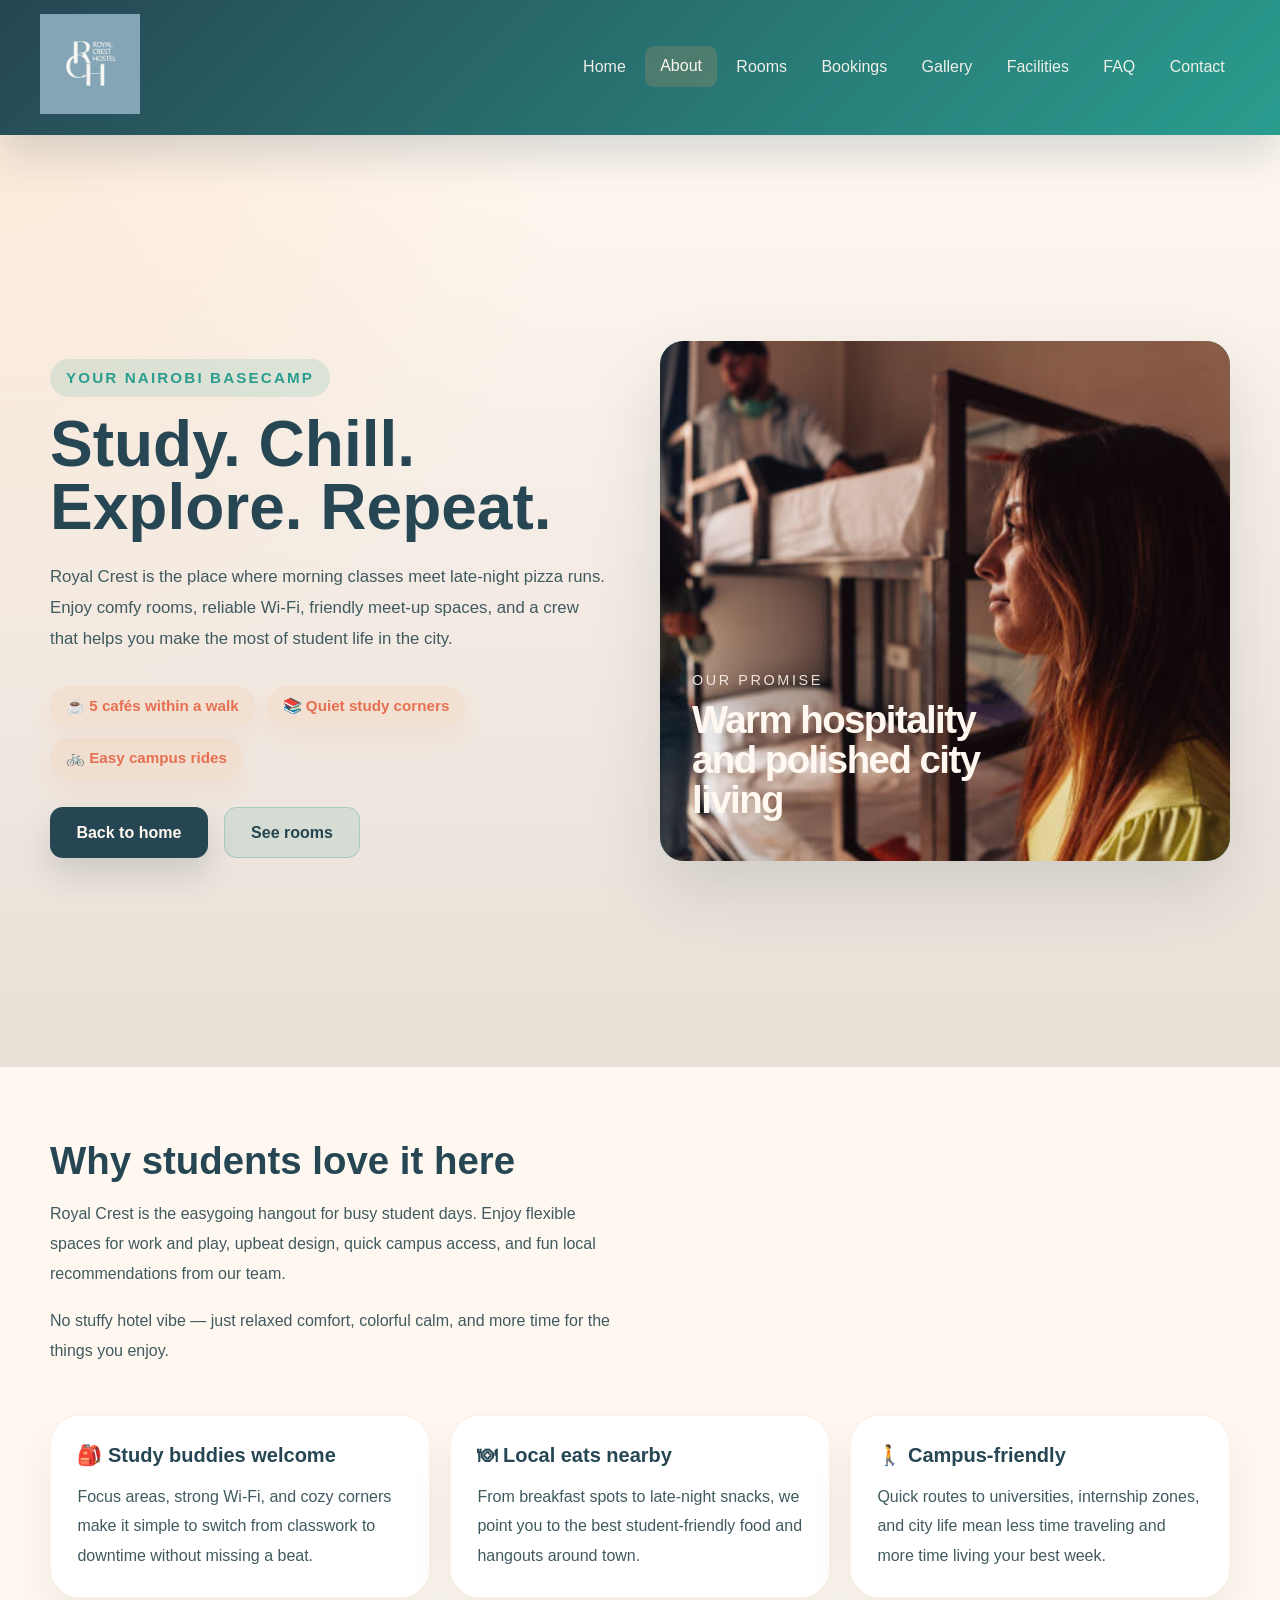
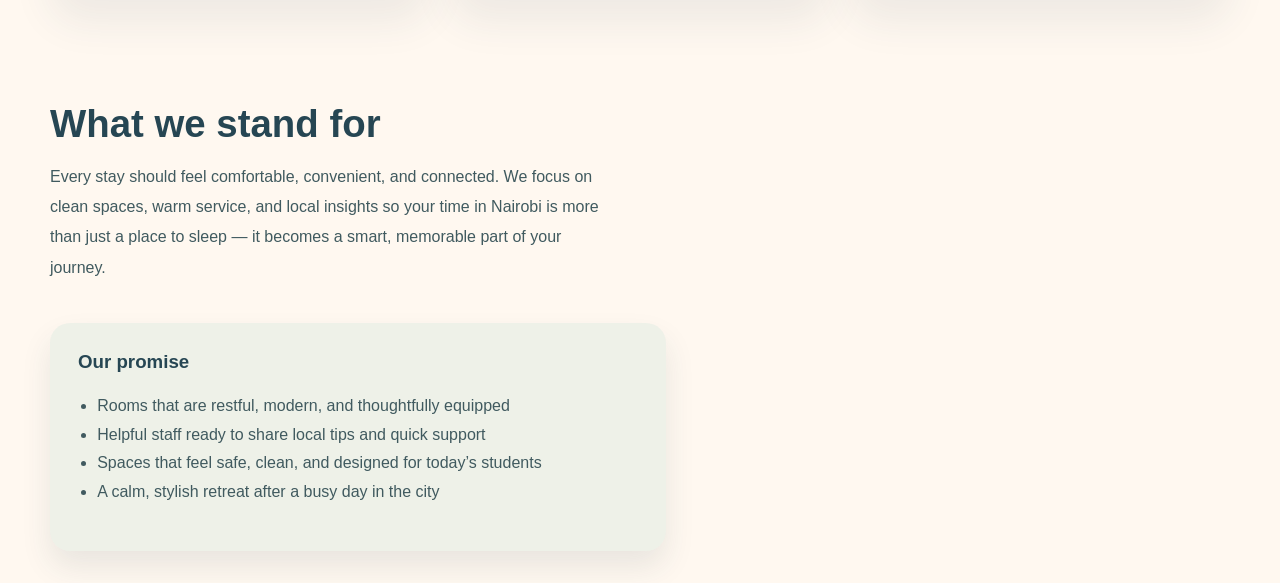
==== about.html @ 2e37195d "facilities 1 commit" ====
<!DOCTYPE html>
<html lang="en">
<head>
    <meta charset="UTF-8">
    <meta name="viewport" content="width=device-width, initial-scale=1.0">
    <title>About | Royal Crest Hostel</title>
    <link rel="stylesheet" href="styles.css">
</head>
<body>
    <nav class="navbar navbar-expand-lg bg-body-tertiary">
        <div class="container-fluid">
            <a class="navbar-brand" href="index.html">
                <img src="Images/logo.png" alt="logo" width="100" height="100">
            </a>
            <button class="navbar-toggler" type="button" data-bs-toggle="collapse" data-bs-target="#navbarScroll" aria-controls="navbarScroll" aria-expanded="false" aria-label="Toggle navigation">
                <span class="navbar-toggler-icon"></span>
            </button>
            <div class="collapse navbar-collapse" id="navbarScroll">
                <ul class="navbar-nav me-auto my-2 my-lg-0 navbar-nav-scroll" style="--bs-scroll-height: 100px;">
                    <li class="nav-item">
                        <a class="nav-link" aria-current="page" href="index.html">Home</a>
                    </li>
                    <li class="nav-item">
                        <a class="nav-link active" href="about.html">About</a>
                    </li>
                    <li class="nav-item">
                        <a class="nav-link" href="rooms.html">Rooms</a>
                    </li>
                    <li class="nav-item">
                        <a class="nav-link" href="index.html#bookings">Bookings</a>
                    </li>
                    <li class="nav-item">
                        <a class="nav-link" href="index.html#gallery">Gallery</a>
                    </li>
                    <li class="nav-item">
                        <a class="nav-link" href="facilities.html">Facilities</a>
                    </li>
                    <li class="nav-item">
                        <a class="nav-link" href="index.html#faq">FAQ</a>
                    </li>
                    <li class="nav-item">
                        <a class="nav-link" href="contact.html">Contact</a>
                    </li>
                </ul>
            </div>
        </div>
    </nav>

    <section id="about" class="hero">
        <div class="hero-inner">
            <div class="hero-content">
                <p class="hero-tag">Your Nairobi basecamp</p>
                <h1 class="hero-title">Study. Chill. Explore. Repeat.</h1>
                <p class="hero-text">Royal Crest is the place where morning classes meet late-night pizza runs. Enjoy comfy rooms, reliable Wi-Fi, friendly meet-up spaces, and a crew that helps you make the most of student life in the city.</p>
                <div class="hero-quickstats">
                    <span class="stat-pill">☕ 5 cafés within a walk</span>
                    <span class="stat-pill">📚 Quiet study corners</span>
                    <span class="stat-pill">🚲 Easy campus rides</span>
                </div>
                <div class="hero-actions">
                    <a class="hero-btn primary" href="index.html">Back to home</a>
                    <a class="hero-btn secondary" href="rooms.html">See rooms</a>
                </div>
            </div>

            <div class="hero-carousel" aria-label="About Nairobi Urban Stay">
                <div class="carousel-slides">
                    <div class="carousel-slide active slide-3">
                        <img class="carousel-image" src="Images/istockphoto-1459288009-612x612.jpg" alt="Comfortable lounge area">
                        <div class="slide-copy">
                            <span>Our promise</span>
                            <h2>Warm hospitality and polished city living</h2>
                        </div>
                    </div>
                </div>
            </div>
        </div>
    </section>

    <section class="hero fun-hero" style="padding: 2.5rem 1.5rem; min-height: auto; background: #fff8f0;">
        <div class="hero-inner" style="grid-template-columns: 1fr; gap: 2rem;">
            <div class="hero-content">
                <h2 style="font-size: clamp(1.9rem, 3vw, 2.6rem); margin-bottom: 1rem;">Why students love it here</h2>
                <p style="color: #405a5f; line-height: 1.9; font-size: 1rem;">Royal Crest is the easygoing hangout for busy student days. Enjoy flexible spaces for work and play, upbeat design, quick campus access, and fun local recommendations from our team.</p>
                <p style="color: #405a5f; line-height: 1.9; font-size: 1rem;">No stuffy hotel vibe — just relaxed comfort, colorful calm, and more time for the things you enjoy.</p>
            </div>
            <div class="fun-grid">
                <div class="fun-card">
                    <h3>🎒 Study buddies welcome</h3>
                    <p>Focus areas, strong Wi-Fi, and cozy corners make it simple to switch from classwork to downtime without missing a beat.</p>
                </div>
                <div class="fun-card">
                    <h3>🍽 Local eats nearby</h3>
                    <p>From breakfast spots to late-night snacks, we point you to the best student-friendly food and hangouts around town.</p>
                </div>
                <div class="fun-card">
                    <h3>🚶 Campus-friendly</h3>
                    <p>Quick routes to universities, internship zones, and city life mean less time traveling and more time living your best week.</p>
                </div>
            </div>
        </div>
    </section>
    <section class="hero" style="padding: 2rem 1.5rem; min-height: auto; background: #fff8f0;">
        <div class="hero-inner" style="grid-template-columns: 1fr; gap: 1.5rem;">
            <div class="hero-content">
                <h2 style="font-size: clamp(1.8rem, 3vw, 2.4rem); margin-bottom: 1rem;">What we stand for</h2>
                <p style="color: #405a5f; line-height: 1.9; font-size: 1rem;">Every stay should feel comfortable, convenient, and connected. We focus on clean spaces, warm service, and local insights so your time in Nairobi is more than just a place to sleep — it becomes a smart, memorable part of your journey.</p>
            </div>
            <div class="hero-content" style="background: rgba(42, 157, 143, 0.08); padding: 1.75rem; border-radius: 1.25rem; box-shadow: 0 16px 30px rgba(38, 70, 83, 0.1);">
                <h3 style="margin-top: 0; color: #264653;">Our promise</h3>
                <ul style="padding-left: 1.2rem; color: #405a5f; line-height: 1.8;">
                    <li>Rooms that are restful, modern, and thoughtfully equipped</li>
                    <li>Helpful staff ready to share local tips and quick support</li>
                    <li>Spaces that feel safe, clean, and designed for today’s students</li>
                    <li>A calm, stylish retreat after a busy day in the city</li>
                </ul>
            </div>
        </div>
    </section>
</body>
</html>
---- styles.css ----
﻿body {
  margin: 0;
  font-family: "Segoe UI", Tahoma, Geneva, Verdana, sans-serif;
  background-color: #FFF8F0;
  color: #264653;
}

.navbar {
  background: linear-gradient(135deg, #264653 0%, #2A9D8F 100%);
  color: #FFF8F0;
  padding: 0.9rem 1.2rem;
  position: sticky;
  top: 0;
  z-index: 1000;
  box-shadow: 0 20px 40px rgba(38, 70, 83, 0.18);
}

.navbar .container-fluid {
  display: flex;
  align-items: center;
  justify-content: space-between;
  flex-wrap: wrap;
  max-width: 1200px;
  margin: 0 auto;
}

.navbar-brand {
  font-size: 1.45rem;
  font-weight: 800;
  letter-spacing: 0.04em;
  color: #FFF8F0;
  text-decoration: none;
}

.navbar-nav {
  display: flex;
  flex-wrap: wrap;
  gap: 0.25rem;
  list-style: none;
  margin: 0;
  padding: 0;
}

.nav-link {
  color: rgba(255, 248, 240, 0.92);
  text-decoration: none;
  padding: 0.7rem 0.95rem;
  border-radius: 0.55rem;
  transition: transform 0.18s ease, background-color 0.22s ease, color 0.22s ease;
  display: inline-block;
}

.nav-link:hover,
.nav-link.active {
  background-color: rgba(244, 162, 97, 0.18);
  color: #FFF8F0;
  transform: translateY(-1px);
}

.navbar-toggler {
  display: none;
  border: none;
  background: transparent;
  cursor: pointer;
  padding: 0.45rem;
}

.navbar-toggler-icon {
  position: relative;
  display: block;
  width: 24px;
  height: 2px;
  background: #FFF8F0;
}

.navbar-toggler-icon::before,
.navbar-toggler-icon::after {
  content: "";
  position: absolute;
  left: 0;
  width: 24px;
  height: 2px;
  background: #FFF8F0;
}

.navbar-toggler-icon::before {
  top: -7px;
}

.navbar-toggler-icon::after {
  top: 7px;
}

@media (max-width: 900px) {
  .navbar .container-fluid {
    justify-content: space-between;
  }
  .navbar-toggler {
    display: inline-flex;
  }
  .navbar-collapse {
    width: 100%;
    margin-top: 0.9rem;
  }
  .navbar-nav {
    flex-direction: column;
    width: 100%;
    background: rgba(255, 248, 240, 0.12);
    border: 1px solid rgba(38, 70, 83, 0.12);
    padding: 0.8rem;
    border-radius: 1rem;
  }
  .nav-link {
    width: 100%;
    padding: 0.85rem 1rem;
  }
}

.hero {
  padding: 4rem 1.5rem;
  min-height: calc(100vh - 96px);
  display: flex;
  align-items: center;
  background: radial-gradient(circle at top left, rgba(244, 162, 97, 0.15), transparent 36%), linear-gradient(180deg, #FFF8F0 0%, #e8dfd7 100%);
}

.hero-content {
  max-width: 560px;
}

.hero-inner {
  display: grid;
  grid-template-columns: 1fr 1fr;
  gap: 2.5rem;
  align-items: center;
  width: min(1180px, 100%);
  margin: 0 auto;
}

.hero.fun-hero {
  background: radial-gradient(circle at top left, rgba(244, 162, 97, 0.18), transparent 28%), radial-gradient(circle at bottom right, rgba(106, 159, 210, 0.18), transparent 24%), linear-gradient(180deg, #fff8f0 0%, #f4ecdc 100%);
}

.hero-quickstats {
  display: flex;
  flex-wrap: wrap;
  gap: 0.75rem;
  margin: 1.3rem 0 1.8rem;
}

.stat-pill {
  background: rgba(244, 162, 97, 0.12);
  color: #e76f51;
  border-radius: 999px;
  padding: 0.7rem 1rem;
  font-weight: 700;
  font-size: 0.95rem;
  box-shadow: 0 10px 24px rgba(227, 111, 81, 0.08);
}

.fun-grid {
  display: grid;
  grid-template-columns: repeat(3, minmax(0, 1fr));
  gap: 1.25rem;
}

.fun-card {
  background: #ffffff;
  border-radius: 1.8rem;
  padding: 1.65rem;
  border: 1px solid rgba(244, 162, 97, 0.16);
  box-shadow: 0 24px 40px rgba(38, 70, 83, 0.08);
  transition: transform 0.25s ease, box-shadow 0.25s ease;
}

.fun-card:hover {
  transform: translateY(-6px);
  box-shadow: 0 30px 50px rgba(38, 70, 83, 0.12);
}

.fun-card h3 {
  margin: 0 0 0.85rem;
  font-size: 1.25rem;
  line-height: 1.3;
}

.fun-card p {
  margin: 0;
  color: #405a5f;
  line-height: 1.85;
}

.hero-carousel {
  position: relative;
  min-height: 520px;
  border-radius: 1.5rem;
  overflow: hidden;
  box-shadow: 0 30px 70px rgba(38, 70, 83, 0.15);
  background: #2A9D8F;
}

.carousel-slides {
  position: relative;
  width: 100%;
  height: 100%;
  min-height: 520px;
}

.carousel-slide {
  position: absolute;
  top: 0;
  left: 0;
  width: 100%;
  height: 100%;
  opacity: 0;
  transform: scale(0.97);
  transition: opacity 0.6s ease, transform 0.6s ease;
  overflow: hidden;
}

.carousel-slide.active {
  opacity: 1;
  transform: scale(1);
  z-index: 1;
}

.carousel-slide img.carousel-image {
  width: 100%;
  height: 100%;
  object-fit: cover;
  object-position: center;
  display: block;
}

.carousel-slide.slide-1 {
  background: linear-gradient(180deg, rgba(38, 70, 83, 0.45), rgba(42, 157, 143, 0.35));
}

.carousel-slide.slide-2 {
  background: linear-gradient(180deg, rgba(42, 157, 143, 0.9), rgba(38, 70, 83, 0.65)), radial-gradient(circle at bottom left, rgba(255, 248, 240, 0.22), transparent 28%), radial-gradient(circle at top right, rgba(244, 162, 97, 0.18), transparent 34%);
}

.carousel-slide.slide-3 {
  background: linear-gradient(180deg, rgba(38, 70, 83, 0.9), rgba(36, 70, 83, 0.55)), radial-gradient(circle at top left, rgba(244, 162, 97, 0.35), transparent 28%), radial-gradient(circle at bottom right, rgba(255, 248, 240, 0.18), transparent 30%);
}

.slide-copy {
  position: absolute;
  bottom: 2.5rem;
  left: 2rem;
  color: #FFF8F0;
  max-width: 18rem;
  z-index: 1;
}

.slide-copy span {
  display: inline-block;
  font-size: 0.9rem;
  text-transform: uppercase;
  letter-spacing: 0.18em;
  margin-bottom: 0.75rem;
  color: rgba(255, 248, 240, 0.88);
}

.slide-copy h2 {
  margin: 0;
  font-size: clamp(2rem, 3vw, 2.75rem);
  line-height: 1.05;
  letter-spacing: -0.04em;
}

.carousel-controls {
  position: absolute;
  inset: auto 1rem 2rem;
  display: flex;
  justify-content: space-between;
  width: calc(100% - 2rem);
  z-index: 2;
}

.carousel-control {
  width: 52px;
  height: 52px;
  border-radius: 50%;
  border: none;
  background: rgba(255, 248, 240, 0.2);
  color: #FFF8F0;
  font-size: 1.5rem;
  cursor: pointer;
  transition: background-color 0.22s ease, transform 0.22s ease;
  display: grid;
  place-items: center;
}

.carousel-control:hover {
  background: rgba(255, 248, 240, 0.35);
  transform: translateY(-1px);
}

.carousel-indicators {
  position: absolute;
  bottom: 1rem;
  left: 50%;
  transform: translateX(-50%);
  display: flex;
  gap: 0.55rem;
  z-index: 2;
}

.indicator {
  width: 12px;
  height: 12px;
  border-radius: 50%;
  border: 1px solid rgba(255, 248, 240, 0.9);
  background: rgba(255, 248, 240, 0.2);
  cursor: pointer;
  transition: transform 0.2s ease, background-color 0.2s ease;
}

.indicator.active {
  background: #FFF8F0;
  transform: scale(1.2);
}

.hero-tag {
  display: inline-block;
  margin-bottom: 1rem;
  font-size: 0.95rem;
  font-weight: 700;
  letter-spacing: 0.14em;
  text-transform: uppercase;
  color: #2A9D8F;
  background: rgba(42, 157, 143, 0.14);
  padding: 0.65rem 1rem;
  border-radius: 999px;
}

.hero-title {
  margin: 0;
  font-size: clamp(2.75rem, 5vw, 4.5rem);
  line-height: 0.98;
  color: #264653;
}

.hero-text {
  margin: 1.4rem 0 2rem;
  max-width: 44rem;
  color: #405a5f;
  font-size: 1.05rem;
  line-height: 1.85;
}

.hero-actions {
  display: flex;
  gap: 1rem;
  flex-wrap: wrap;
}

.hero-btn {
  display: inline-flex;
  align-items: center;
  justify-content: center;
  padding: 0.95rem 1.65rem;
  border-radius: 0.8rem;
  font-weight: 700;
  text-decoration: none;
  transition: transform 0.22s ease, box-shadow 0.22s ease, background-color 0.22s ease;
}

.feature-grid {
  display: grid;
  grid-template-columns: repeat(3, minmax(0, 1fr));
  gap: 1.25rem;
}

.feature-card {
  background: #ffffff;
  border: 1px solid rgba(42, 157, 143, 0.16);
  border-radius: 1.5rem;
  padding: 1.75rem;
  box-shadow: 0 24px 40px rgba(38, 70, 83, 0.1);
}

.feature-card span {
  display: inline-block;
  margin-bottom: 0.85rem;
  font-size: 0.85rem;
  font-weight: 700;
  letter-spacing: 0.12em;
  text-transform: uppercase;
  color: #2A9D8F;
}

.feature-card h3 {
  margin: 0 0 0.8rem;
  color: #264653;
  font-size: 1.2rem;
  line-height: 1.3;
}

.feature-card p {
  margin: 0;
  color: #405a5f;
  line-height: 1.8;
}

.hero-btn.primary {
  background: #264653;
  color: #FFF8F0;
  box-shadow: 0 16px 30px rgba(38, 70, 83, 0.16);
}

.hero-btn.secondary {
  background: rgba(42, 157, 143, 0.12);
  color: #264653;
  border: 1px solid rgba(42, 157, 143, 0.28);
}

.hero-btn:hover {
  transform: translateY(-2px);
}

@media (max-width: 680px) {
  .hero {
    padding: 3rem 1rem;
  }
  .hero-actions {
    flex-direction: column;
    align-items: stretch;
  }
  .hero-btn {
    width: 100%;
  }
}

.contact-section {
  padding: 4rem 1.5rem;
  background: radial-gradient(circle at top left, rgba(244, 162, 97, 0.12), transparent 34%), linear-gradient(180deg, #fff8f0 0%, #f7eee6 100%);
}

.contact-grid {
  display: grid;
  grid-template-columns: 1.2fr 0.85fr;
  gap: 2rem;
  max-width: 1180px;
  margin: 0 auto;
  align-items: start;
}

.contact-card,
.contact-info-panel {
  background: #ffffff;
  border-radius: 1.5rem;
  padding: 2rem;
  box-shadow: 0 28px 60px rgba(38, 70, 83, 0.12);
}

.contact-card h2,
.contact-info-panel h3 {
  margin-top: 0;
  color: #264653;
}

.contact-intro {
  margin: 0.75rem 0 1.75rem;
  color: #405a5f;
  line-height: 1.9;
}

.contact-form {
  display: grid;
  gap: 1.25rem;
}

.contact-form label {
  display: grid;
  gap: 0.55rem;
  color: #264653;
  font-weight: 600;
  font-size: 0.98rem;
}

.contact-form input,
.contact-form textarea,
.contact-form select {
  width: 100%;
  border: 1px solid rgba(38, 70, 83, 0.18);
  border-radius: 1rem;
  padding: 1rem 1.1rem;
  background: #fff8f0;
  color: #264653;
  font: inherit;
  transition: border-color 0.2s ease, box-shadow 0.2s ease;
}

.contact-form input:focus,
.contact-form textarea:focus,
.contact-form select:focus {
  outline: none;
  border-color: #2a9d8f;
  box-shadow: 0 0 0 4px rgba(42, 157, 143, 0.14);
}

.contact-form textarea {
  min-height: 190px;
  resize: vertical;
}

.form-row {
  display: grid;
  grid-template-columns: repeat(2, minmax(0, 1fr));
  gap: 1rem;
}

.contact-checklist {
  display: flex;
  flex-direction: column;
  gap: 0.85rem;
  color: #405a5f;
  font-size: 0.95rem;
}

.contact-checklist label {
  align-items: center;
  display: inline-flex;
  gap: 0.75rem;
  font-weight: 500;
}

.contact-checklist input {
  width: auto;
  min-width: 1.05rem;
  height: 1.05rem;
  accent-color: #2a9d8f;
}

.contact-info-panel {
  display: grid;
  gap: 1.2rem;
}

.info-card {
  background: rgba(42, 157, 143, 0.08);
  border-radius: 1.15rem;
  padding: 1.5rem;
}

.info-card h3 {
  margin-bottom: 0.75rem;
  font-size: 1.05rem;
}

.info-card p {
  margin: 0;
  color: #405a5f;
  line-height: 1.85;
}

.contact-meta {
  display: grid;
  gap: 1rem;
  padding: 1.5rem;
  border-radius: 1.25rem;
  background: linear-gradient(180deg, rgba(42, 157, 143, 0.08), rgba(255, 248, 240, 0.9));
}

.contact-meta strong {
  display: block;
  margin-bottom: 0.35rem;
  color: #264653;
}

.contact-meta p {
  margin: 0;
  color: #405a5f;
  line-height: 1.8;
}

@media (max-width: 980px) {
  .contact-grid {
    grid-template-columns: 1fr;
  }
  .feature-grid,
  .fun-grid {
    grid-template-columns: 1fr;
  }
}

@media (max-width: 680px) {
  .contact-card,
  .contact-info-panel {
    padding: 1.5rem;
  }
  .form-row {
    grid-template-columns: 1fr;
  }
}
.rooms-page{
    width:90%;
    margin:auto;
    padding:70px 0;
}

.rooms-header{

    display:flex;
    justify-content:space-between;
    align-items:center;
    margin-bottom:60px;
}

.rooms-header img{

    width:420px;
}

.rooms-header span{

    background:#d8dfd1;
    color:#1e8d8d;
    padding:10px 22px;
    border-radius:30px;
    font-weight:600;
}

.rooms-header h1{

    font-size:55px;
    color:#214051;
    margin:25px 0;
}

.rooms-header p{

    color:#5d6772;
    width:500px;
    line-height:1.8;
}

.filter-bar{

    display:flex;
    gap:20px;
    margin-bottom:40px;
}

.filter-bar select{

    padding:14px 18px;
    border:none;
    background:#fff;
    border-radius:12px;
    box-shadow:0 4px 12px rgba(0,0,0,.08);
}

.room-card{

    display:flex;
    align-items:center;

    background:white;

    border-radius:18px;

    overflow:hidden;

    margin-bottom:25px;

    box-shadow:0 6px 20px rgba(0,0,0,.08);

}

.room-card img{

    width:320px;
    height:220px;
    object-fit:cover;
}

.room-info{

    flex:1;
    padding:35px;
}

.room-info h2{

    color:#214051;
    margin-bottom:15px;
}

.room-info p{

    color:#666;
    line-height:1.7;
}

.room-card button{
    border:none;
    background: #2A9D8F;
    color:#fff;
    padding: 0.85rem 1.35rem;
    border-radius: 14px;
    font-weight: 700;
    cursor: pointer;
    transition: transform 0.22s ease, box-shadow 0.22s ease;
}

.room-card button:hover{
    transform: translateY(-2px);
    box-shadow: 0 18px 30px rgba(42, 157, 143, 0.2);
}

.features{
    display: flex;
    flex-wrap: wrap;
    gap: 0.85rem;
    margin-top: 1.2rem;
}

.features span{
    display: inline-flex;
    align-items: center;
    gap: 0.45rem;
    background: rgba(42, 157, 143, 0.12);
    color: #2A9D8F;
    padding: 0.55rem 0.95rem;
    border-radius: 999px;
    font-weight: 600;
    font-size: 0.95rem;
}

@media (max-width: 980px) {
  .rooms-page {
    width: 100%;
    padding: 50px 1rem;
  }

  .rooms-header {
    flex-direction: column;
    gap: 2rem;
  }

  .rooms-header img {
    width: 100%;
    max-width: 540px;
  }

  .filter-bar {
    flex-direction: column;
  }

  .room-card {
    flex-direction: column;
  }

  .room-card img {
    width: 100%;
    height: 260px;
  }
}

@media (max-width: 680px) {
  .hero {
    padding: 2rem 1rem;
  }

  .hero-content {
    text-align: center;
  }

  .hero-actions {
    flex-direction: column;
    align-items: stretch;
  }

  .hero-btn {
    width: 100%;
  }
}

.features{

    display:flex;
    gap:20px;
    margin-top:20px;
    flex-wrap:wrap;
}

.features span{

    color:#2b8b8b;
    font-weight:600;
}

.price{

    padding:35px;
    text-align:center;
}

.price h2{

    color:#0e7d7d;
    margin-bottom:10px;
}

.price button{

    margin-top:20px;

    background:#1d7e7c;

    color:white;

    border:none;

    padding:14px 28px;

    border-radius:10px;

    cursor:pointer;

    transition:.3s;
}

.price button:hover{

    background:#155d5b;
}

.view-details-btn {
    margin-top: 20px;
    background: #2A9D8F;
    color: white;
    border: none;
    padding: 14px 28px;
    border-radius: 10px;
    cursor: pointer;
    font: inherit;
    font-weight: 700;
    transition: transform 0.22s ease, box-shadow 0.22s ease, background-color 0.22s ease;
}

.view-details-btn:hover {
    transform: translateY(-2px);
    box-shadow: 0 16px 30px rgba(42, 157, 143, 0.2);
    background: #21867a;
}

.modal-overlay {
    position: fixed;
    inset: 0;
    background: rgba(12, 24, 28, 0.62);
    display: flex;
    align-items: center;
    justify-content: center;
    padding: 1.25rem;
    opacity: 0;
    pointer-events: none;
    transition: opacity 0.2s ease;
    z-index: 2000;
}

.modal-overlay.active {
    opacity: 1;
    pointer-events: auto;
}

.modal-dialog {
    position: relative;
    width: min(520px, 100%);
    background: #fff;
    border-radius: 1.1rem;
    padding: 1.6rem;
    box-shadow: 0 24px 55px rgba(18, 32, 38, 0.2);
}

.modal-close {
    position: absolute;
    top: 0.85rem;
    right: 0.85rem;
    border: none;
    background: transparent;
    font-size: 1.5rem;
    color: #264653;
    cursor: pointer;
}

.modal-dialog h3 {
    margin: 0 0 0.45rem;
    color: #264653;
}

.modal-price {
    color: #2A9D8F;
    font-weight: 700;
    margin: 0 0 0.85rem;
}

.modal-description,
.modal-payment p {
    color: #405a5f;
    line-height: 1.8;
    margin: 0 0 0.9rem;
}

.modal-payment {
    background: rgba(42, 157, 143, 0.08);
    border-radius: 0.9rem;
    padding: 0.95rem 1rem;
    margin: 1rem 0 1.2rem;
}

.modal-payment strong {
    display: block;
    margin-bottom: 0.35rem;
    color: #264653;
}

.modal-actions {
    display: flex;
    gap: 0.8rem;
    justify-content: flex-end;
    flex-wrap: wrap;
}

.modal-actions .hero-btn {
    padding: 0.8rem 1.2rem;
}

body.modal-open {
    overflow: hidden;
}

.facilities-grid {
    display: grid;
    grid-template-columns: repeat(2, minmax(0, 1fr));
    gap: 2rem;
    width: 90%;
    max-width: 1200px;
    margin: 4rem auto;
    padding: 0 1.5rem;
}

.facility-card {
    background: #fff;
    border-radius: 1.5rem;
    overflow: hidden;
    box-shadow: 0 24px 45px rgba(38, 70, 83, 0.1);
    transition: transform 0.25s ease, box-shadow 0.25s ease;
}

.facility-card:hover {
    transform: translateY(-8px);
    box-shadow: 0 30px 55px rgba(38, 70, 83, 0.15);
}

.facility-card img {
    width: 100%;
    height: 240px;
    object-fit: cover;
    display: block;
}

.facility-card h3 {
    margin: 1.2rem 1.5rem 0.5rem;
    color: #264653;
    font-size: 1.35rem;
}

.facility-card p {
    margin: 0.5rem 1.5rem 1rem;
    color: #405a5f;
    line-height: 1.8;
}

.facility-points {
    margin: 0 1.5rem 1.5rem;
    padding-left: 1.2rem;
    list-style: none;
    color: #405a5f;
}

.facility-points li {
    position: relative;
    padding-left: 1.2rem;
    margin-bottom: 0.6rem;
    line-height: 1.6;
}

.facility-points li:before {
    content: "✓";
    position: absolute;
    left: 0;
    color: #2A9D8F;
    font-weight: 700;
}

@media (max-width: 1000px) {
    .facilities-grid {
        grid-template-columns: 1fr;
    }
}

@media (max-width: 680px) {
    .facilities-grid {
        width: 100%;
        margin: 2.5rem auto;
        gap: 1.5rem;
    }

    .facility-card img {
        height: 200px;
    }

    .facility-card h3 {
        font-size: 1.15rem;
    }
}
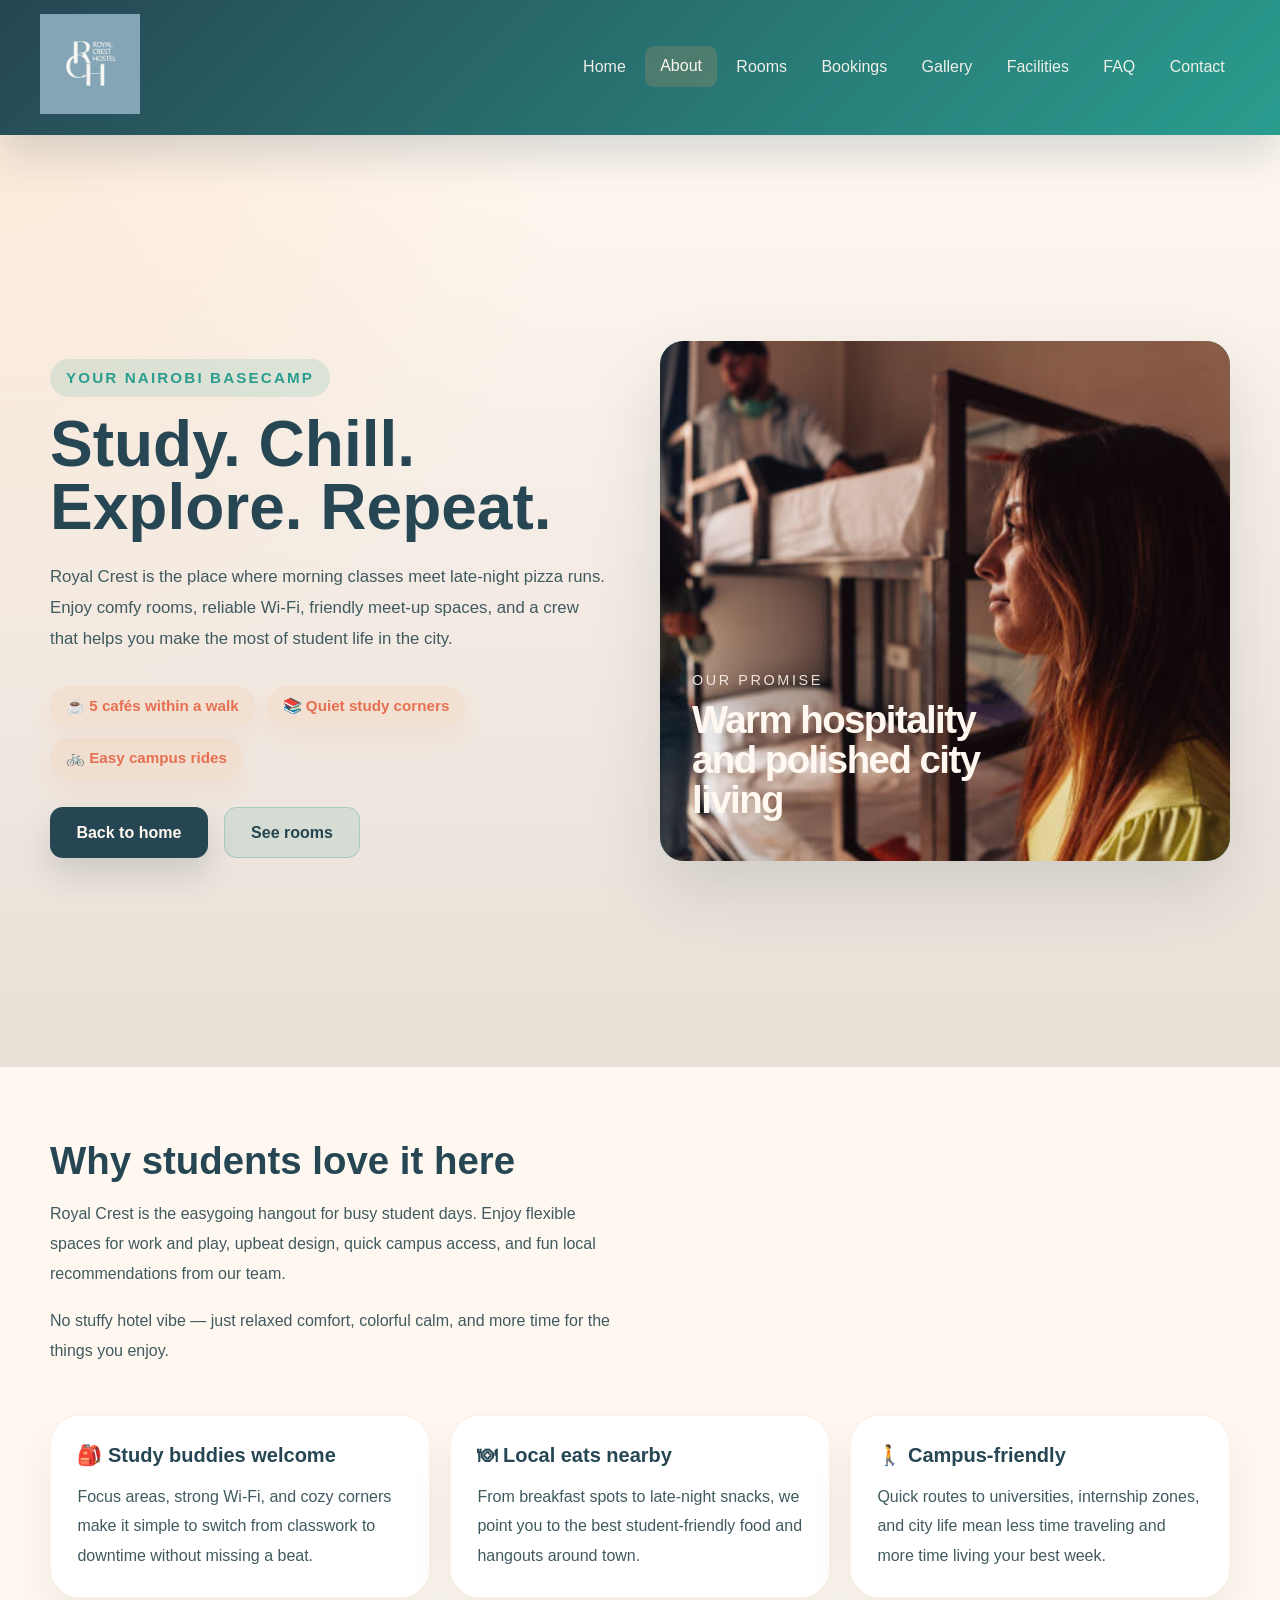
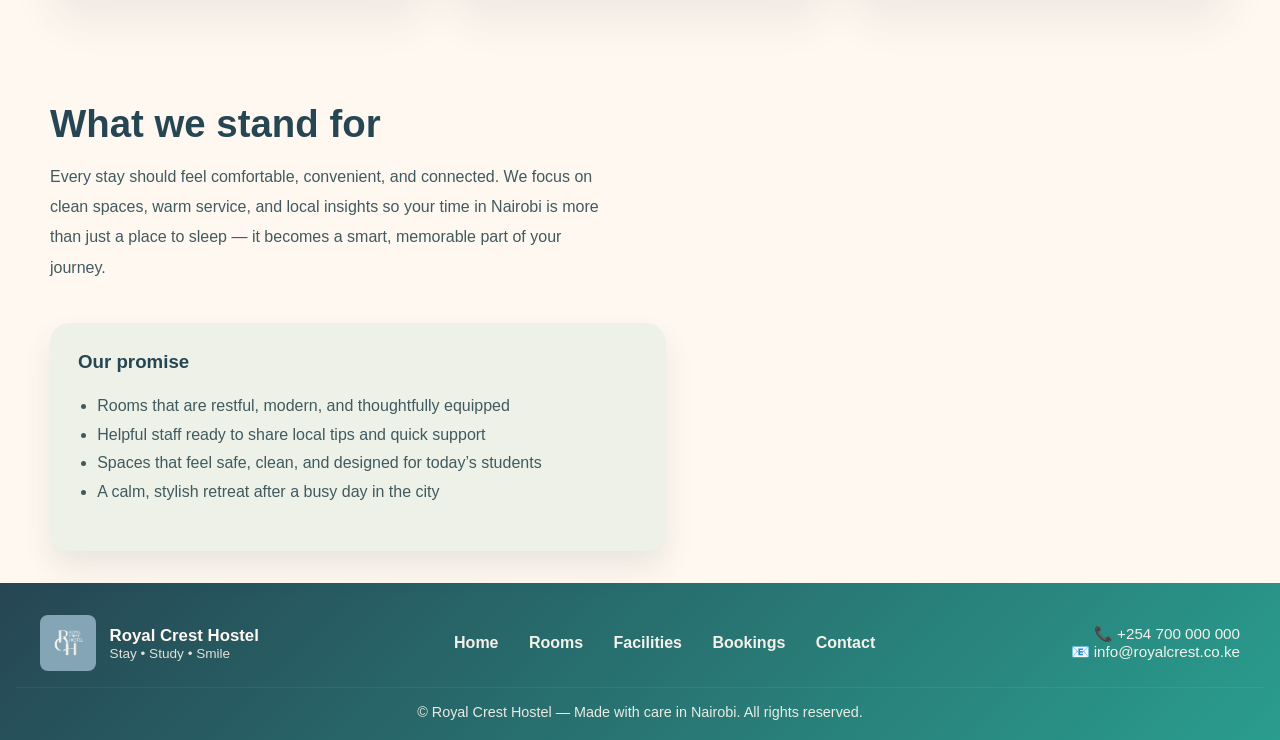
==== commit b209fe72: "footer added  commit" ====
--- a/about.html
+++ b/about.html
@@ -27,7 +27,7 @@
                         <a class="nav-link" href="rooms.html">Rooms</a>
                     </li>
                     <li class="nav-item">
-                        <a class="nav-link" href="index.html#bookings">Bookings</a>
+                        <a class="nav-link" href="bookings.html">Bookings</a>
                     </li>
                     <li class="nav-item">
                         <a class="nav-link" href="index.html#gallery">Gallery</a>
@@ -36,7 +36,7 @@
                         <a class="nav-link" href="facilities.html">Facilities</a>
                     </li>
                     <li class="nav-item">
-                        <a class="nav-link" href="index.html#faq">FAQ</a>
+                        <a class="nav-link" href="faq.html">FAQ</a>
                     </li>
                     <li class="nav-item">
                         <a class="nav-link" href="contact.html">Contact</a>
@@ -117,5 +117,31 @@
             </div>
         </div>
     </section>
+        <footer class="site-footer">
+            <div class="footer-inner">
+                <div class="footer-brand">
+                    <img src="Images/logo.png" alt="Royal Crest logo">
+                    <div class="brand-text">
+                        <strong>Royal Crest Hostel</strong>
+                        <small>Stay • Study • Smile</small>
+                    </div>
+                </div>
+
+                <nav class="footer-nav" aria-label="Footer navigation">
+                    <a href="index.html">Home</a>
+                    <a href="rooms.html">Rooms</a>
+                    <a href="facilities.html">Facilities</a>
+                    <a href="bookings.html">Bookings</a>
+                    <a href="contact.html">Contact</a>
+                </nav>
+
+                <div class="footer-contact">
+                    <div>📞 +254 700 000 000</div>
+                    <div>📧 info@royalcrest.co.ke</div>
+                </div>
+            </div>
+            <div class="footer-bottom">© Royal Crest Hostel — Made with care in Nairobi. All rights reserved.</div>
+        </footer>
+
 </body>
 </html>
--- a/styles.css
+++ b/styles.css
@@ -683,6 +683,30 @@
     padding:35px;
 }
 
+.availability-badge {
+    display: inline-block;
+    font-size: 0.85rem;
+    font-weight: 700;
+    padding: 0.5rem 0.85rem;
+    border-radius: 8px;
+    margin-bottom: 0.9rem;
+}
+
+.availability-badge.available {
+    background: rgba(76, 175, 80, 0.15);
+    color: #2e7d32;
+}
+
+.availability-badge.limited {
+    background: rgba(255, 193, 7, 0.15);
+    color: #f57f17;
+}
+
+.availability-badge.unavailable {
+    background: rgba(244, 67, 54, 0.15);
+    color: #c62828;
+}
+
 .room-info h2{
 
     color:#214051;
@@ -730,6 +754,85 @@
     font-size: 0.95rem;
 }
 
+.premium-section {
+    margin-bottom: 4rem;
+    padding: 2rem;
+    background: linear-gradient(135deg, rgba(42, 157, 143, 0.08) 0%, rgba(244, 162, 97, 0.08) 100%);
+    border-radius: 1.5rem;
+    position: relative;
+}
+
+.premium-label {
+    text-align: center;
+    font-size: 1.1rem;
+    font-weight: 800;
+    color: #F4A261;
+    letter-spacing: 0.1em;
+    margin-bottom: 1.5rem;
+    text-shadow: 0 2px 4px rgba(0, 0, 0, 0.05);
+}
+
+.premium-room-card {
+    display: flex;
+    align-items: center;
+    background: linear-gradient(135deg, #ffffff 0%, #FFF8F0 100%);
+    border-radius: 1.2rem;
+    overflow: hidden;
+    box-shadow: 0 12px 40px rgba(42, 157, 143, 0.15), 0 0 0 2px rgba(244, 162, 97, 0.3);
+    margin-bottom: 0;
+    transition: transform 0.3s ease, box-shadow 0.3s ease;
+}
+
+.premium-room-card:hover {
+    transform: translateY(-4px);
+    box-shadow: 0 16px 50px rgba(42, 157, 143, 0.2), 0 0 0 2px rgba(244, 162, 97, 0.5);
+}
+
+.premium-room-card img {
+    width: 380px;
+    height: 280px;
+    object-fit: cover;
+}
+
+.premium-room-card .features span {
+    background: rgba(244, 162, 97, 0.15);
+    color: #F4A261;
+}
+
+.price {
+    text-align: center;
+}
+
+.price h2 {
+    color: #264653;
+    font-size: 1.8rem;
+    margin: 0 0 0.3rem 0;
+}
+
+.price small {
+    color: #2A9D8F;
+    font-weight: 600;
+}
+
+.price .view-details-btn {
+    margin-top: 1rem;
+    display: inline-block;
+}
+
+.standard-rooms-section {
+    margin-top: 3rem;
+}
+
+.section-title {
+    font-size: 1.8rem;
+    color: #264653;
+    margin-bottom: 2rem;
+    font-weight: 700;
+    text-align: center;
+    padding-bottom: 1rem;
+    border-bottom: 2px solid #e0e0e0;
+}
+
 @media (max-width: 980px) {
   .rooms-page {
     width: 100%;
@@ -757,6 +860,19 @@
   .room-card img {
     width: 100%;
     height: 260px;
+  }
+
+  .premium-room-card {
+    flex-direction: column;
+  }
+
+  .premium-room-card img {
+    width: 100%;
+    height: 260px;
+  }
+
+  .premium-section {
+    padding: 1.5rem;
   }
 }
 
@@ -846,6 +962,11 @@
     transform: translateY(-2px);
     box-shadow: 0 16px 30px rgba(42, 157, 143, 0.2);
     background: #21867a;
+}
+
+.view-details-btn:disabled {
+    cursor: not-allowed;
+    opacity: 0.6;
 }
 
 .modal-overlay {
@@ -1018,3 +1139,403 @@
         font-size: 1.15rem;
     }
 }
+
+/* Bookings Page Styles */
+.bookings-page {
+    max-width: 1200px;
+    margin: 0 auto;
+    padding: 2rem 1.5rem;
+}
+
+.bookings-header {
+    text-align: center;
+    margin-bottom: 3rem;
+    padding-bottom: 2rem;
+    border-bottom: 2px solid #2A9D8F;
+}
+
+.bookings-header .header-text span {
+    display: block;
+    font-size: 0.95rem;
+    color: #2A9D8F;
+    font-weight: 700;
+    letter-spacing: 0.15em;
+    text-transform: uppercase;
+    margin-bottom: 0.5rem;
+}
+
+.bookings-header h1 {
+    font-size: 2.5rem;
+    color: #264653;
+    margin: 0.5rem 0;
+    font-weight: 800;
+}
+
+.bookings-header p {
+    color: #405a5f;
+    font-size: 1.1rem;
+    margin: 0.5rem 0 0 0;
+}
+
+.bookings-container {
+    min-height: 400px;
+    margin-bottom: 3rem;
+}
+
+.bookings-list {
+    display: grid;
+    grid-template-columns: repeat(auto-fill, minmax(320px, 1fr));
+    gap: 2rem;
+    margin-bottom: 2rem;
+}
+
+.booking-card {
+    background: white;
+    border-radius: 1rem;
+    overflow: hidden;
+    box-shadow: 0 8px 20px rgba(38, 70, 83, 0.12);
+    transition: transform 0.3s ease, box-shadow 0.3s ease;
+    position: relative;
+}
+
+/* FAQ Page Styles (accordion dropdowns) */
+.faq-page {
+  max-width: 920px;
+  margin: 2.5rem auto;
+  padding: 2rem 1rem;
+}
+
+.faq-header {
+  text-align: center;
+  margin-bottom: 1.75rem;
+}
+
+.faq-header .header-text span {
+  display: block;
+  color: #2A9D8F;
+  font-weight: 800;
+  letter-spacing: 0.12em;
+  margin-bottom: 0.5rem;
+}
+
+.faq-header h1 {
+  color: #264653;
+  font-size: 2rem;
+  margin: 0.25rem 0 0.5rem;
+}
+
+.faq-container {
+  display: grid;
+  gap: 0.8rem;
+}
+
+.faq-item {
+  background: #fff;
+  border-radius: 12px;
+  box-shadow: 0 12px 30px rgba(38,70,83,0.06);
+  overflow: hidden;
+}
+
+.faq-question {
+  width: 100%;
+  display: flex;
+  align-items: center;
+  justify-content: space-between;
+  padding: 1rem 1.2rem;
+  background: linear-gradient(180deg, rgba(42,157,143,0.04), transparent 60%);
+  border: none;
+  cursor: pointer;
+  font-weight: 700;
+  color: #214051;
+}
+
+.faq-question .faq-title {
+  text-align: left;
+}
+
+.faq-question .faq-icon {
+  display: inline-block;
+  width: 34px;
+  height: 34px;
+  border-radius: 50%;
+  background: rgba(38,70,83,0.06);
+  color: #264653;
+  font-weight: 800;
+  display: grid;
+  place-items: center;
+  transition: transform 0.22s ease, background 0.22s ease;
+}
+
+.faq-question[aria-expanded="true"] .faq-icon {
+  transform: rotate(45deg);
+  background: rgba(42,157,143,0.12);
+}
+
+.faq-answer {
+  max-height: 0;
+  overflow: hidden;
+  transition: max-height 0.32s ease, padding 0.28s ease;
+  padding: 0 1.2rem;
+  background: #fff;
+}
+
+.faq-answer p {
+  margin: 0.85rem 0 1.3rem;
+  color: #405a5f;
+  line-height: 1.7;
+}
+
+.faq-cta {
+  text-align: center;
+  margin-top: 2rem;
+}
+
+@media (max-width: 680px) {
+  .faq-page { padding: 1rem; }
+  .faq-header h1 { font-size: 1.5rem; }
+  .faq-question { padding: 0.8rem; }
+  .faq-answer { padding: 0 0.9rem; }
+}
+
+.booking-card:hover {
+    transform: translateY(-8px);
+    box-shadow: 0 12px 30px rgba(38, 70, 83, 0.18);
+}
+
+.remove-booking {
+    position: absolute;
+    top: 1rem;
+    right: 1rem;
+    background: #f44336;
+    color: white;
+    border: none;
+    border-radius: 50%;
+    width: 2rem;
+    height: 2rem;
+    font-size: 1.5rem;
+    cursor: pointer;
+    display: flex;
+    align-items: center;
+    justify-content: center;
+    z-index: 10;
+    transition: background 0.3s ease, transform 0.2s ease;
+}
+
+/* Site footer styles */
+.site-footer {
+  background: linear-gradient(135deg, #264653 0%, #2A9D8F 100%);
+  color: #FFF8F0;
+  padding: 2rem 1rem 1.25rem;
+}
+
+.footer-inner {
+  max-width: 1200px;
+  margin: 0 auto;
+  display: flex;
+  align-items: center;
+  justify-content: space-between;
+  gap: 1rem;
+  flex-wrap: wrap;
+}
+
+.footer-brand {
+  display: flex;
+  align-items: center;
+  gap: 0.85rem;
+}
+
+.footer-brand img {
+  height: 56px;
+  width: auto;
+  border-radius: 8px;
+}
+
+.footer-brand .brand-text strong {
+  display: block;
+  color: #FFF8F0;
+  font-size: 1.05rem;
+}
+
+.footer-brand .brand-text small {
+  display: block;
+  color: rgba(255,248,240,0.9);
+  font-size: 0.85rem;
+  opacity: 0.95;
+}
+
+.footer-nav {
+  display: flex;
+  gap: 0.9rem;
+  align-items: center;
+}
+
+.footer-nav a {
+  color: rgba(255,248,240,0.95);
+  text-decoration: none;
+  font-weight: 700;
+  padding: 0.25rem 0.5rem;
+  border-radius: 6px;
+}
+
+.footer-nav a:hover {
+  background: rgba(255,248,240,0.06);
+}
+
+.footer-contact {
+  text-align: right;
+  font-size: 0.95rem;
+  color: rgba(255,248,240,0.95);
+}
+
+.footer-bottom {
+  text-align: center;
+  padding-top: 1rem;
+  border-top: 1px solid rgba(255,248,240,0.06);
+  color: rgba(255,248,240,0.9);
+  font-size: 0.9rem;
+  margin-top: 1rem;
+}
+
+@media (max-width: 680px) {
+  .footer-inner { flex-direction: column; text-align: center; gap: 0.6rem; }
+  .footer-contact { text-align: center; }
+  .footer-nav { justify-content: center; flex-wrap: wrap; }
+}
+
+.remove-booking:hover {
+    background: #d32f2f;
+    transform: scale(1.1);
+}
+
+.booking-image {
+    width: 100%;
+    height: 200px;
+    overflow: hidden;
+}
+
+.booking-image img {
+    width: 100%;
+    height: 100%;
+    object-fit: cover;
+}
+
+.booking-details {
+    padding: 1.5rem;
+}
+
+.booking-details h3 {
+    font-size: 1.5rem;
+    color: #264653;
+    margin: 0 0 0.5rem 0;
+    font-weight: 700;
+}
+
+.booking-price {
+    color: #2A9D8F;
+    font-size: 1.25rem;
+    font-weight: 700;
+    margin: 0 0 1rem 0;
+}
+
+.booking-meta {
+    display: flex;
+    flex-direction: column;
+    gap: 0.5rem;
+    margin-bottom: 1rem;
+    padding-bottom: 1rem;
+    border-bottom: 1px solid #e0e0e0;
+}
+
+.booking-meta span {
+    color: #405a5f;
+    font-size: 0.95rem;
+}
+
+.booking-description {
+    color: #405a5f;
+    margin: 1rem 0;
+    line-height: 1.6;
+}
+
+.booking-payment {
+    color: #264653;
+    font-size: 0.95rem;
+    margin: 1rem 0 0 0;
+    line-height: 1.6;
+}
+
+.empty-state {
+    text-align: center;
+    padding: 4rem 2rem;
+    color: #405a5f;
+}
+
+.empty-state p {
+    font-size: 1.1rem;
+    margin: 0;
+}
+
+.empty-state a {
+    color: #2A9D8F;
+    text-decoration: none;
+    font-weight: 700;
+    transition: color 0.3s ease;
+}
+
+.empty-state a:hover {
+    color: #264653;
+}
+
+.bookings-actions {
+    display: flex;
+    gap: 1rem;
+    justify-content: center;
+    flex-wrap: wrap;
+}
+
+@media (max-width: 980px) {
+    .bookings-list {
+        grid-template-columns: repeat(auto-fill, minmax(280px, 1fr));
+        gap: 1.5rem;
+    }
+
+    .bookings-header h1 {
+        font-size: 2rem;
+    }
+}
+
+@media (max-width: 680px) {
+    .bookings-page {
+        padding: 1.5rem 1rem;
+    }
+
+    .bookings-list {
+        grid-template-columns: 1fr;
+        gap: 1rem;
+    }
+
+    .bookings-header h1 {
+        font-size: 1.5rem;
+    }
+
+    .bookings-header p {
+        font-size: 1rem;
+    }
+
+    .booking-meta {
+        flex-direction: row;
+        flex-wrap: wrap;
+        gap: 1rem;
+    }
+
+    .booking-actions {
+        flex-direction: column;
+    }
+
+    .booking-actions button {
+        width: 100%;
+    }
+}
+
+
+
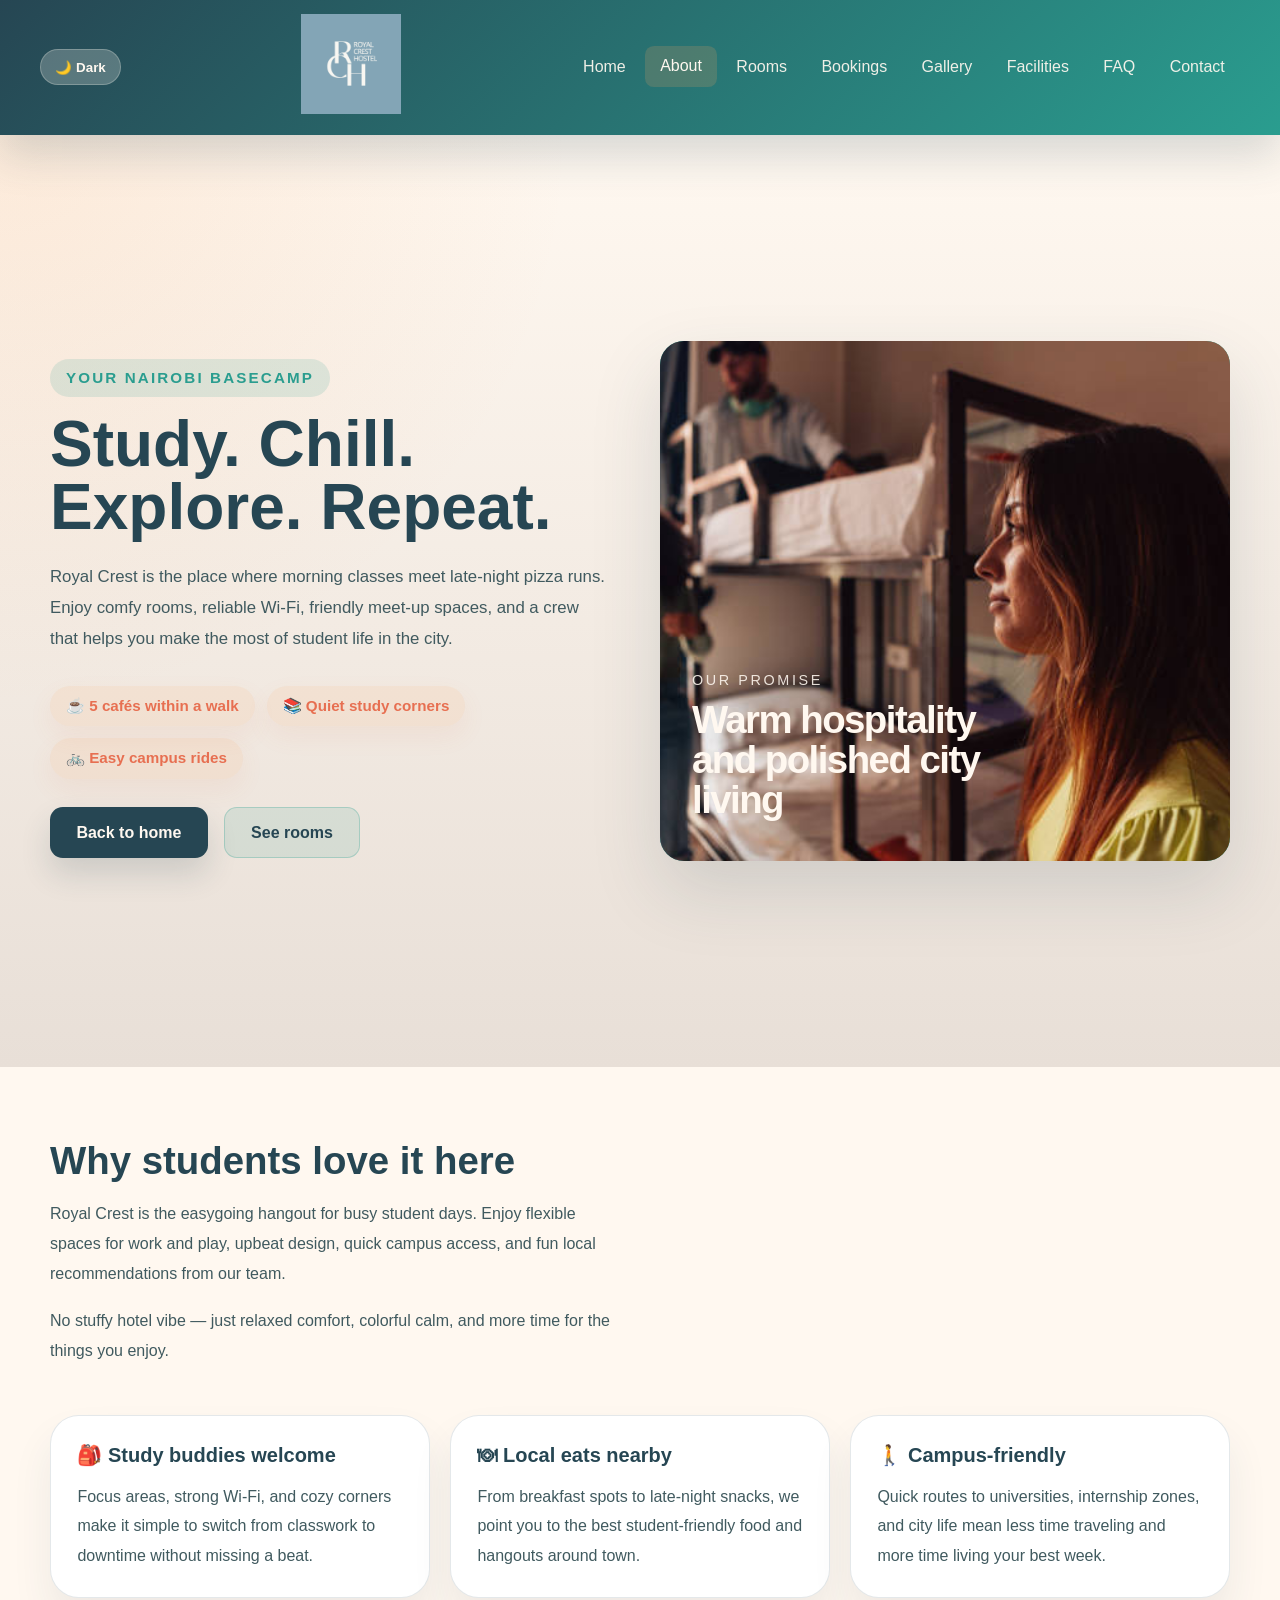
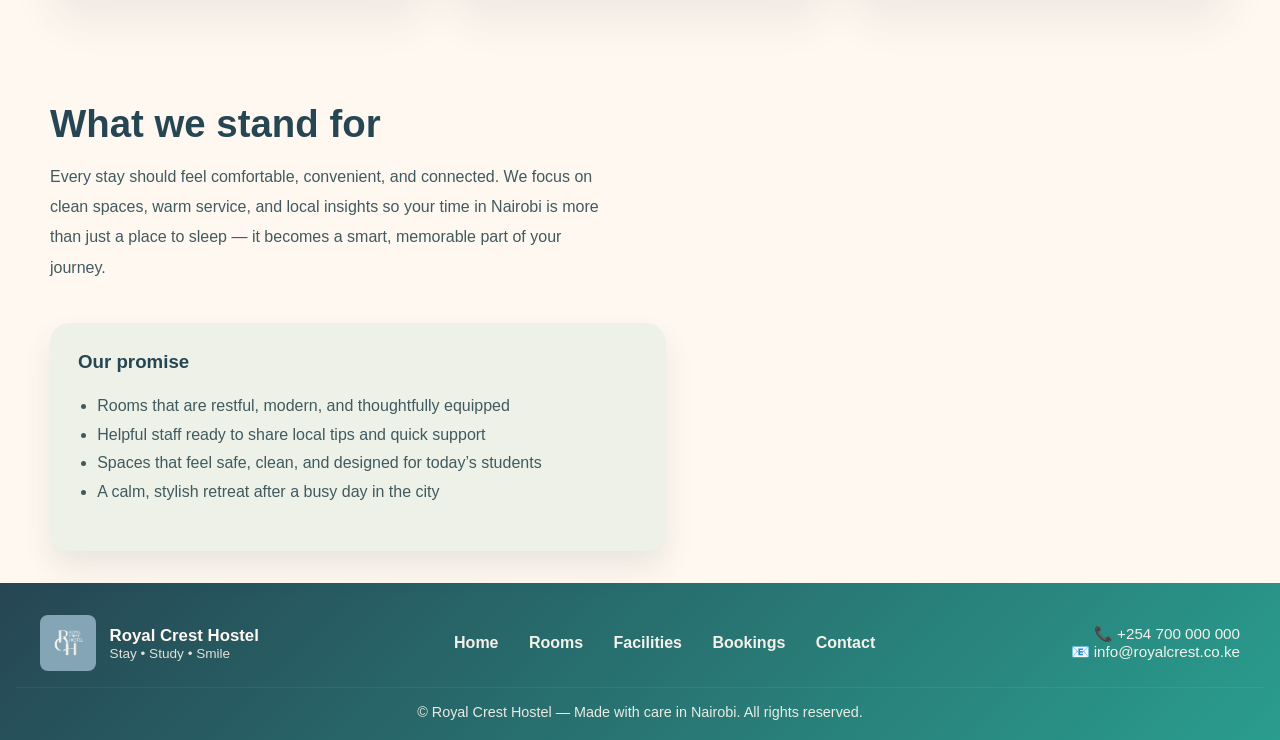
==== commit b6f84bed: "fully implemented light dark mode feature  commit" ====
--- a/about.html
+++ b/about.html
@@ -143,5 +143,32 @@
             <div class="footer-bottom">© Royal Crest Hostel — Made with care in Nairobi. All rights reserved.</div>
         </footer>
 
+<script>
+  const toggleTheme = () => {
+    const body = document.body;
+    const isDark = body.classList.toggle('dark');
+    localStorage.setItem('theme', isDark ? 'dark' : 'light');
+    const button = document.querySelector('.theme-toggle');
+    if (button) {
+      button.textContent = isDark ? '☀️ Light' : '🌙 Dark';
+    }
+  };
+
+  const savedTheme = localStorage.getItem('theme');
+  if (savedTheme === 'dark') {
+    document.body.classList.add('dark');
+  }
+
+  const container = document.querySelector('.container-fluid');
+  if (container && !document.querySelector('.theme-toggle')) {
+    const button = document.createElement('button');
+    button.type = 'button';
+    button.className = 'theme-toggle';
+    button.textContent = document.body.classList.contains('dark') ? '☀️ Light' : '🌙 Dark';
+    button.setAttribute('aria-label', 'Toggle color theme');
+    button.addEventListener('click', toggleTheme);
+    container.insertBefore(button, container.firstChild);
+  }
+</script>
 </body>
 </html>
--- a/styles.css
+++ b/styles.css
@@ -1,13 +1,174 @@
-﻿body {
+﻿:root {
+  --bg: #FFF8F0;
+  --surface: #ffffff;
+  --surface-alt: #f4ecdc;
+  --text: #264653;
+  --muted: #405a5f;
+  --accent: #2A9D8F;
+  --accent-strong: #E76F51;
+  --navbar-bg: linear-gradient(135deg, #264653 0%, #2A9D8F 100%);
+  --navbar-text: #FFF8F0;
+  --shadow: rgba(38, 70, 83, 0.08);
+  --border: rgba(38, 70, 83, 0.12);
+}
+
+body.dark {
+  --bg: #111827;
+  --surface: #1f2937;
+  --surface-alt: #243447;
+  --text: #f8fafc;
+  --muted: #d1d5db;
+  --accent: #34d399;
+  --accent-strong: #f4a261;
+  --navbar-bg: linear-gradient(135deg, #0f172a 0%, #1d4ed8 100%);
+  --navbar-text: #f8fafc;
+  --shadow: rgba(15, 23, 42, 0.35);
+  --border: rgba(148, 163, 184, 0.2);
+}
+
+body {
   margin: 0;
   font-family: "Segoe UI", Tahoma, Geneva, Verdana, sans-serif;
-  background-color: #FFF8F0;
+  background-color: var(--bg);
+  color: var(--text);
+  transition: background-color 0.25s ease, color 0.25s ease;
+}
+
+.gallery-page {
+  max-width: 1180px;
+  margin: 0 auto;
+  padding: 1.5rem 1rem 3rem;
+}
+
+.gallery-grid {
+  display: grid;
+  grid-template-columns: repeat(3, minmax(0, 1fr));
+  gap: 1.15rem;
+}
+
+.gallery-card {
+  background: var(--surface);
+  border: none;
+  border-radius: 1rem;
+  overflow: hidden;
+  box-shadow: 0 12px 28px var(--shadow);
+  text-align: left;
+  cursor: pointer;
+  padding: 0;
+  transition: transform 0.2s ease, box-shadow 0.2s ease;
+}
+
+.gallery-card:hover {
+  transform: translateY(-4px);
+  box-shadow: 0 18px 36px var(--shadow);
+}
+
+.gallery-card img {
+  width: 100%;
+  height: 240px;
+  object-fit: cover;
+  display: block;
+}
+
+.gallery-caption {
+  padding: 1rem 1rem 1.2rem;
+}
+
+.gallery-caption h3 {
+  margin: 0 0 0.35rem;
+  color: var(--text);
+}
+
+.gallery-caption p {
+  margin: 0;
+  color: var(--muted);
+  line-height: 1.6;
+}
+
+.lightbox {
+  position: fixed;
+  inset: 0;
+  background: rgba(8, 15, 20, 0.88);
+  display: none;
+  align-items: center;
+  justify-content: center;
+  padding: 1.25rem;
+  z-index: 2000;
+}
+
+.lightbox.active {
+  display: flex;
+}
+
+.lightbox-dialog {
+  position: relative;
+  max-width: 860px;
+  width: 100%;
+  background: #fff;
+  border-radius: 1rem;
+  overflow: hidden;
+  box-shadow: 0 18px 45px rgba(0, 0, 0, 0.25);
+}
+
+.lightbox-image {
+  width: 100%;
+  max-height: 78vh;
+  object-fit: cover;
+  display: block;
+}
+
+.lightbox-caption {
+  padding: 1rem 1.2rem 1.2rem;
   color: #264653;
+  line-height: 1.6;
+}
+
+.lightbox-close {
+  position: absolute;
+  top: 0.7rem;
+  right: 0.7rem;
+  border: none;
+  border-radius: 999px;
+  width: 2.3rem;
+  height: 2.3rem;
+  font-size: 1.35rem;
+  cursor: pointer;
+  background: rgba(255, 255, 255, 0.92);
+  color: #264653;
+}
+
+@media (max-width: 900px) {
+  .gallery-grid {
+    grid-template-columns: repeat(2, minmax(0, 1fr));
+  }
+}
+
+@media (max-width: 680px) {
+  .gallery-grid {
+    grid-template-columns: 1fr;
+  }
+}
+
+.theme-toggle {
+  border: 1px solid rgba(255, 248, 240, 0.24);
+  background: rgba(255, 248, 240, 0.24);
+  color: var(--navbar-text);
+  padding: 0.6rem 0.9rem;
+  border-radius: 999px;
+  cursor: pointer;
+  font-weight: 700;
+  margin-right: 0.8rem;
+  transition: transform 0.18s ease, background-color 0.2s ease;
+}
+
+.theme-toggle:hover {
+  transform: translateY(-1px);
+  background: rgba(255, 248, 240, 0.34);
 }
 
 .navbar {
-  background: linear-gradient(135deg, #264653 0%, #2A9D8F 100%);
-  color: #FFF8F0;
+  background: var(--navbar-bg);
+  color: var(--navbar-text);
   padding: 0.9rem 1.2rem;
   position: sticky;
   top: 0;
@@ -24,11 +185,17 @@
   margin: 0 auto;
 }
 
+.navbar-actions {
+  display: flex;
+  align-items: center;
+  gap: 0.7rem;
+}
+
 .navbar-brand {
   font-size: 1.45rem;
   font-weight: 800;
   letter-spacing: 0.04em;
-  color: #FFF8F0;
+  color: var(--navbar-text);
   text-decoration: none;
 }
 
@@ -165,17 +332,17 @@
 }
 
 .fun-card {
-  background: #ffffff;
+  background: var(--surface);
   border-radius: 1.8rem;
   padding: 1.65rem;
-  border: 1px solid rgba(244, 162, 97, 0.16);
-  box-shadow: 0 24px 40px rgba(38, 70, 83, 0.08);
+  border: 1px solid var(--border);
+  box-shadow: 0 24px 40px var(--shadow);
   transition: transform 0.25s ease, box-shadow 0.25s ease;
 }
 
 .fun-card:hover {
   transform: translateY(-6px);
-  box-shadow: 0 30px 50px rgba(38, 70, 83, 0.12);
+  box-shadow: 0 30px 50px var(--shadow);
 }
 
 .fun-card h3 {
@@ -186,7 +353,7 @@
 
 .fun-card p {
   margin: 0;
-  color: #405a5f;
+  color: var(--muted);
   line-height: 1.85;
 }
 
@@ -455,6 +622,14 @@
   box-shadow: 0 28px 60px rgba(38, 70, 83, 0.12);
 }
 
+/* Improved contact form visuals */
+.contact-card {
+  max-width: 760px;
+  margin: 0 auto;
+  padding: 2.25rem;
+  border: 1px solid rgba(38,70,83,0.05);
+}
+
 .contact-card h2,
 .contact-info-panel h3 {
   margin-top: 0;
@@ -478,6 +653,12 @@
   color: #264653;
   font-weight: 600;
   font-size: 0.98rem;
+}
+
+.contact-form label .field-note {
+  font-weight: 400;
+  font-size: 0.85rem;
+  color: #6b7a7a;
 }
 
 .contact-form input,
@@ -501,6 +682,18 @@
   box-shadow: 0 0 0 4px rgba(42, 157, 143, 0.14);
 }
 
+.contact-form input,
+.contact-form textarea,
+.contact-form select {
+  transition: border-color 0.18s ease, box-shadow 0.18s ease, transform 0.12s ease;
+}
+
+.contact-form input:hover,
+.contact-form textarea:hover,
+.contact-form select:hover {
+  transform: translateY(-2px);
+}
+
 .contact-form textarea {
   min-height: 190px;
   resize: vertical;
@@ -510,6 +703,10 @@
   display: grid;
   grid-template-columns: repeat(2, minmax(0, 1fr));
   gap: 1rem;
+}
+
+.form-row .full {
+  grid-column: 1 / -1;
 }
 
 .contact-checklist {
@@ -525,6 +722,17 @@
   display: inline-flex;
   gap: 0.75rem;
   font-weight: 500;
+}
+
+.contact-card .hero-btn.primary {
+  width: 100%;
+  padding: 0.95rem 1rem;
+  font-size: 1rem;
+  border-radius: 0.9rem;
+}
+
+.contact-card .hero-btn.secondary {
+  width: 100%;
 }
 
 .contact-checklist input {
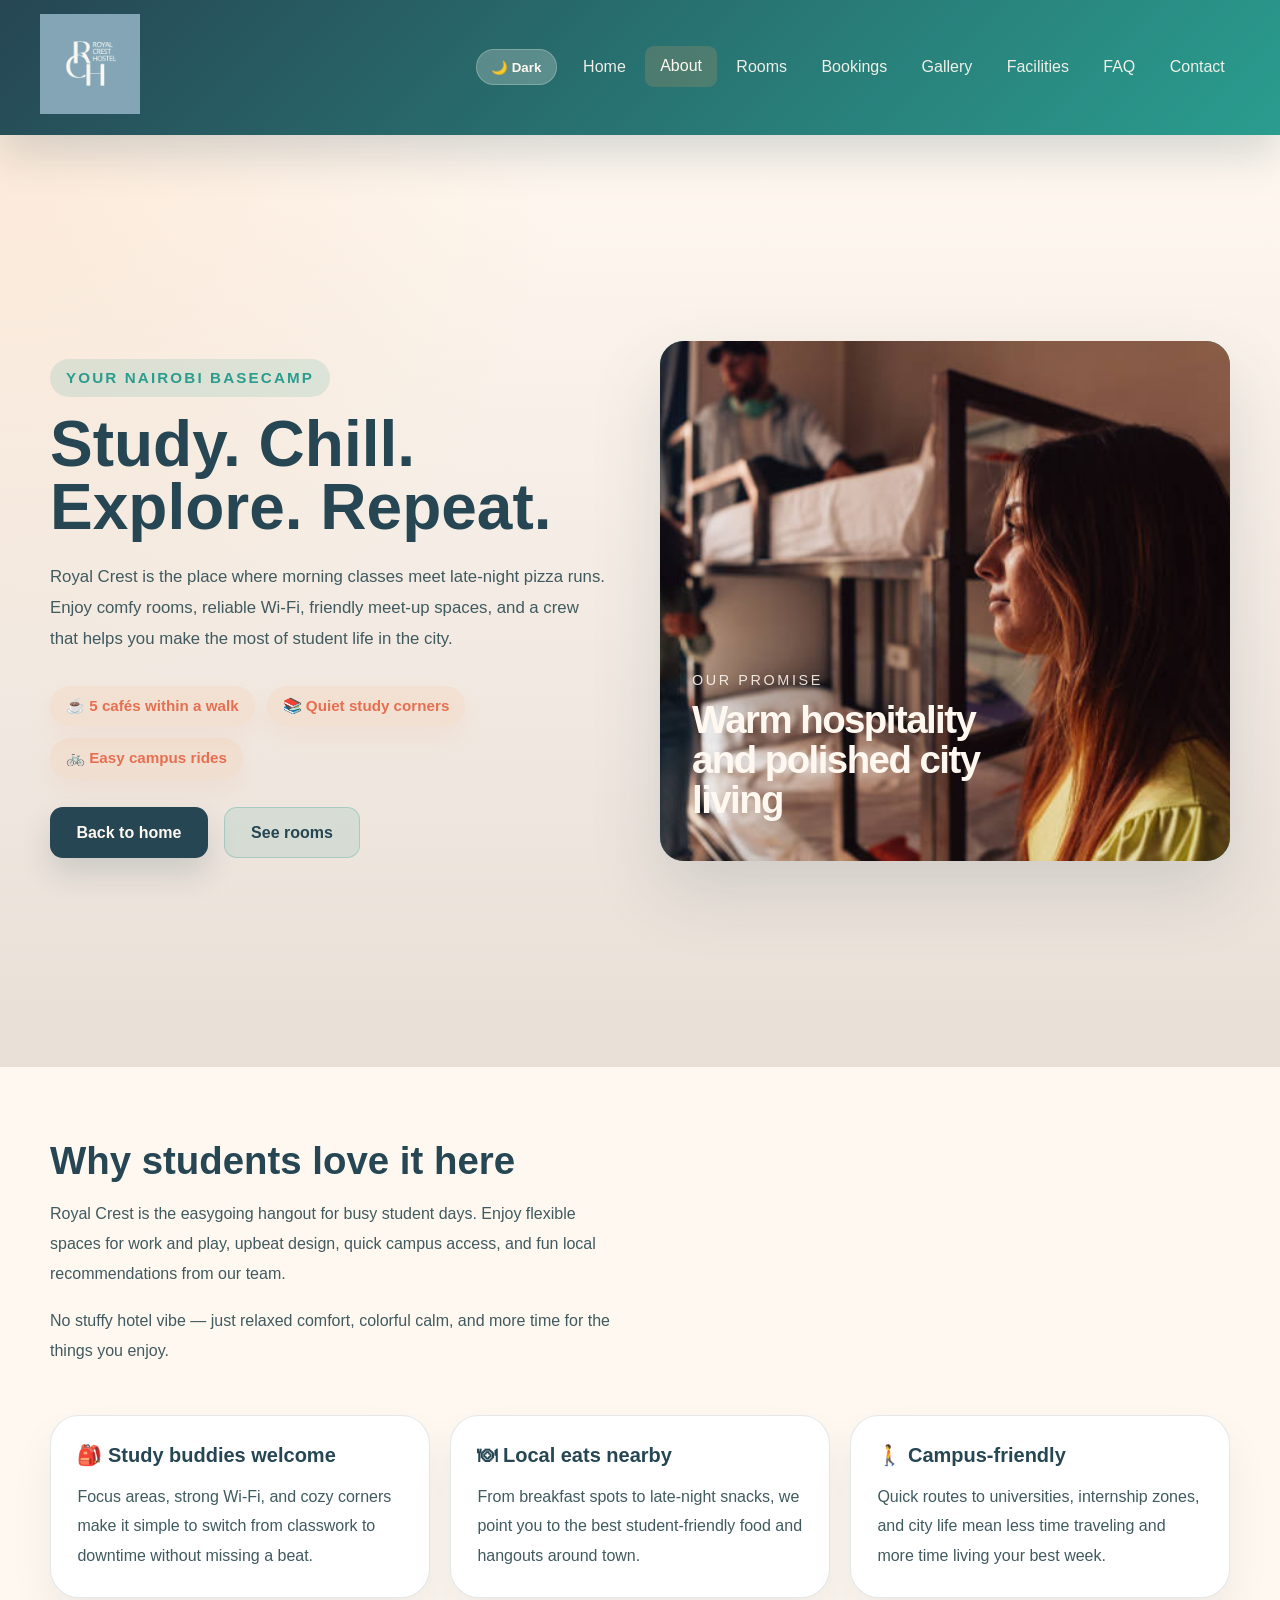
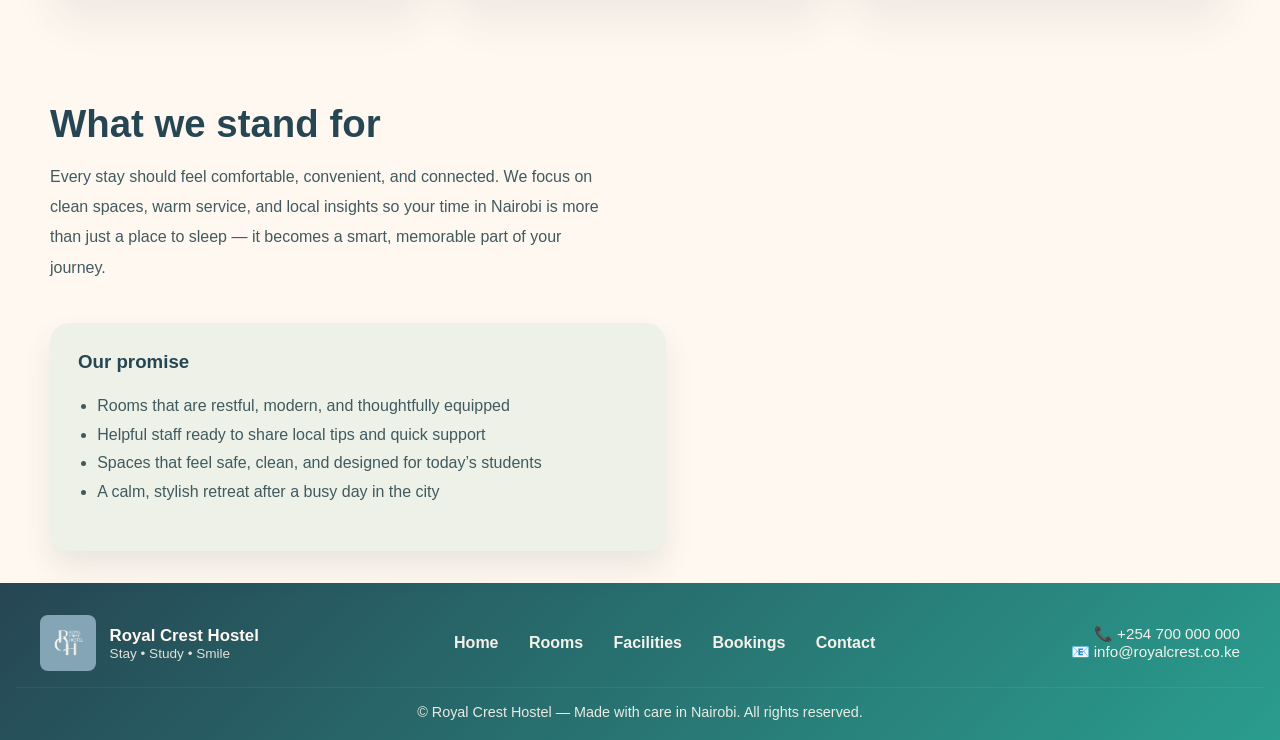
==== commit 68dd8672: "fully implemented light dark mode feature  commit" ====
--- a/about.html
+++ b/about.html
@@ -160,6 +160,7 @@
   }
 
   const container = document.querySelector('.container-fluid');
+  const navbarCollapse = document.querySelector('.navbar-collapse');
   if (container && !document.querySelector('.theme-toggle')) {
     const button = document.createElement('button');
     button.type = 'button';
@@ -167,7 +168,11 @@
     button.textContent = document.body.classList.contains('dark') ? '☀️ Light' : '🌙 Dark';
     button.setAttribute('aria-label', 'Toggle color theme');
     button.addEventListener('click', toggleTheme);
-    container.insertBefore(button, container.firstChild);
+    if (navbarCollapse) {
+      container.insertBefore(button, navbarCollapse);
+    } else {
+      container.appendChild(button);
+    }
   }
 </script>
 </body>
--- a/styles.css
+++ b/styles.css
@@ -157,7 +157,7 @@
   border-radius: 999px;
   cursor: pointer;
   font-weight: 700;
-  margin-right: 0.8rem;
+  margin-left: auto;
   transition: transform 0.18s ease, background-color 0.2s ease;
 }
 
@@ -181,6 +181,7 @@
   align-items: center;
   justify-content: space-between;
   flex-wrap: wrap;
+  gap: 0.7rem;
   max-width: 1200px;
   margin: 0 auto;
 }
@@ -261,6 +262,10 @@
 @media (max-width: 900px) {
   .navbar .container-fluid {
     justify-content: space-between;
+  }
+
+  .theme-toggle {
+    margin-left: 0;
   }
   .navbar-toggler {
     display: inline-flex;
